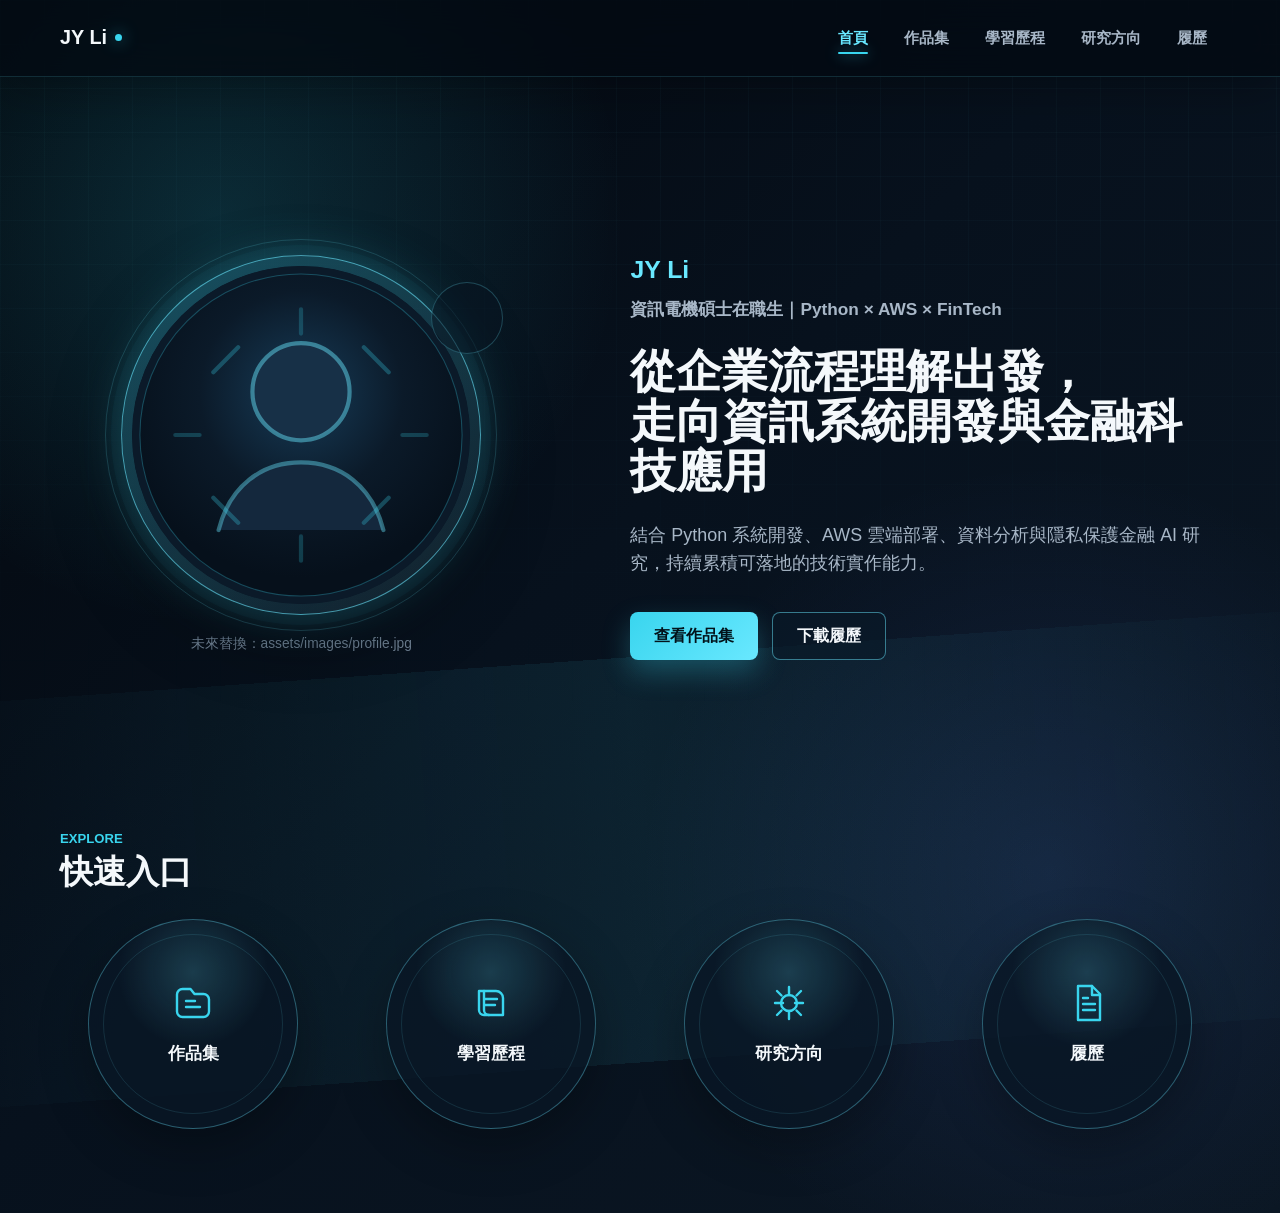
==== index.html @ 3b58fb78 "建立個人作品集網站初版，完成首頁與第一個作品頁面" ====
<!DOCTYPE html>
<html lang="zh-Hant">
<head>
  <meta charset="UTF-8">
  <meta name="viewport" content="width=device-width, initial-scale=1.0">
  <meta name="description" content="JY Li 個人作品集網站首頁，展示資訊系統開發、AWS 雲端部署、資料分析與金融科技應用方向。">
  <title>JY Li | 個人作品集</title>
  <link rel="stylesheet" href="css/style.css">
  <link rel="stylesheet" href="css/home.css">
  <link rel="stylesheet" href="css/responsive.css">
</head>
<body>
  <header class="site-header">
    <nav class="navbar" aria-label="主要導覽">
      <a class="brand" href="index.html" aria-label="JY Li 首頁">JY Li</a>

      <button class="menu-toggle" type="button" aria-label="開啟導覽選單" aria-controls="primary-menu" aria-expanded="false">
        <span></span>
        <span></span>
        <span></span>
      </button>

      <ul class="nav-menu" id="primary-menu">
        <li><a class="nav-link active" href="index.html" aria-current="page">首頁</a></li>
        <li><a class="nav-link" href="projects.html">作品集</a></li>
        <li><a class="nav-link" href="learning-journey.html">學習歷程</a></li>
        <li><a class="nav-link" href="research.html">研究方向</a></li>
        <li><a class="nav-link" href="resume.html">履歷</a></li>
      </ul>
    </nav>
  </header>

  <main>
    <section class="hero-section" aria-labelledby="hero-title">
      <div class="hero-visual" aria-label="個人照片預留區">
        <div class="profile-frame">
          <img src="assets/images/profile-placeholder.svg" alt="JY Li 個人照片預留圖，未來可替換為 assets/images/profile.jpg">
        </div>
        <p class="photo-note">未來替換：assets/images/profile.jpg</p>
      </div>

      <div class="hero-content">
        <p class="eyebrow">JY Li</p>
        <p class="role">資訊電機碩士在職生｜Python × AWS × FinTech</p>
        <h1 id="hero-title">
          <span class="headline-line">從企業流程理解出發，</span>
          <span class="headline-line">走向資訊系統開發與金融科技應用</span>
        </h1>
        <p class="hero-description">結合 Python 系統開發、AWS 雲端部署、資料分析與隱私保護金融 AI 研究，持續累積可落地的技術實作能力。</p>
        <div class="hero-actions" aria-label="首頁主要操作">
          <a class="button button-primary" href="projects.html">查看作品集</a>
          <a class="button button-secondary" href="resume.html">下載履歷</a>
        </div>
      </div>
    </section>

    <section class="quick-links-section" aria-labelledby="quick-links-title">
      <div class="section-heading">
        <p class="section-kicker">Explore</p>
        <h2 id="quick-links-title">快速入口</h2>
      </div>

      <div class="quick-links-grid">
        <a class="circle-link" href="projects.html" aria-label="前往作品集">
          <svg class="circle-icon" viewBox="0 0 48 48" aria-hidden="true">
            <path d="M8 15.5C8 12.5 10.5 10 13.5 10h8l4 5h9c3 0 5.5 2.5 5.5 5.5v12c0 3-2.5 5.5-5.5 5.5h-21C10.5 38 8 35.5 8 32.5v-17Z"/>
            <path d="M17 28h14M17 22h9"/>
          </svg>
          <span>作品集</span>
        </a>

        <a class="circle-link" href="learning-journey.html" aria-label="前往學習歷程">
          <svg class="circle-icon" viewBox="0 0 48 48" aria-hidden="true">
            <path d="M12 12h17a7 7 0 0 1 7 7v17H17a5 5 0 0 1-5-5V12Z"/>
            <path d="M17 12v19a5 5 0 0 0 5 5M18 20h12M18 26h10"/>
          </svg>
          <span>學習歷程</span>
        </a>

        <a class="circle-link" href="research.html" aria-label="前往研究方向">
          <svg class="circle-icon" viewBox="0 0 48 48" aria-hidden="true">
            <path d="M24 8v8M24 32v8M10 24h8M30 24h8"/>
            <circle cx="24" cy="24" r="8"/>
            <path d="M16.5 16.5 12 12M31.5 16.5 36 12M16.5 31.5 12 36M31.5 31.5 36 36"/>
          </svg>
          <span>研究方向</span>
        </a>

        <a class="circle-link" href="resume.html" aria-label="前往履歷">
          <svg class="circle-icon" viewBox="0 0 48 48" aria-hidden="true">
            <path d="M15 7h14l8 8v26H15V7Z"/>
            <path d="M29 7v9h8M20 25h12M20 31h12M20 19h5"/>
          </svg>
          <span>履歷</span>
        </a>
      </div>
    </section>
  </main>

  <script src="js/main.js"></script>
</body>
</html>
---- css/style.css ----
:root {
  --color-bg: #07111d;
  --color-bg-deep: #03070d;
  --color-surface: rgba(12, 27, 43, 0.72);
  --color-surface-strong: rgba(17, 35, 54, 0.92);
  --color-text: #f4f8fb;
  --color-muted: #a8b7c7;
  --color-soft: #6d7f91;
  --color-accent: #39d5ee;
  --color-accent-strong: #69e8ff;
  --color-line: rgba(95, 232, 255, 0.22);
  --shadow-glow: 0 0 26px rgba(57, 213, 238, 0.24);
  --shadow-soft: 0 24px 70px rgba(0, 0, 0, 0.35);
  --max-width: 1160px;
  --header-height: 76px;
  --font-sans: "Segoe UI", "Noto Sans TC", "Microsoft JhengHei", Arial, sans-serif;
}

* {
  box-sizing: border-box;
}

html {
  scroll-behavior: smooth;
}

body {
  min-height: 100vh;
  margin: 0;
  color: var(--color-text);
  font-family: var(--font-sans);
  line-height: 1.6;
  background:
    radial-gradient(circle at 17% 18%, rgba(45, 213, 238, 0.16), transparent 28%),
    radial-gradient(circle at 82% 72%, rgba(95, 132, 255, 0.12), transparent 30%),
    linear-gradient(135deg, var(--color-bg-deep) 0%, var(--color-bg) 46%, #0b1724 100%);
  overflow-x: hidden;
}

body::before {
  content: "";
  position: fixed;
  inset: 0;
  z-index: -2;
  background-image:
    linear-gradient(rgba(96, 194, 213, 0.055) 1px, transparent 1px),
    linear-gradient(90deg, rgba(96, 194, 213, 0.055) 1px, transparent 1px);
  background-size: 44px 44px;
  mask-image: linear-gradient(to bottom, rgba(0, 0, 0, 0.75), transparent 82%);
}

body::after {
  content: "";
  position: fixed;
  inset: auto -10% -18% -10%;
  z-index: -1;
  height: 45vh;
  background: linear-gradient(90deg, transparent, rgba(57, 213, 238, 0.08), transparent);
  transform: rotate(-4deg);
}

a {
  color: inherit;
  text-decoration: none;
}

img {
  display: block;
  max-width: 100%;
}

.site-header {
  position: fixed;
  top: 0;
  right: 0;
  left: 0;
  z-index: 50;
  background: rgba(4, 10, 18, 0.74);
  border-bottom: 1px solid rgba(90, 216, 236, 0.16);
  backdrop-filter: blur(18px);
  box-shadow: 0 14px 45px rgba(0, 0, 0, 0.26);
}

.navbar {
  width: min(100% - 40px, var(--max-width));
  min-height: var(--header-height);
  margin: 0 auto;
  display: flex;
  align-items: center;
  justify-content: space-between;
  gap: 28px;
}

.brand {
  font-size: 1.24rem;
  font-weight: 800;
  letter-spacing: 0;
  color: var(--color-text);
}

.brand::after {
  content: "";
  display: inline-block;
  width: 7px;
  height: 7px;
  margin-left: 8px;
  border-radius: 50%;
  background: var(--color-accent);
  box-shadow: 0 0 16px rgba(57, 213, 238, 0.72);
  vertical-align: 10%;
}

.nav-menu {
  display: flex;
  align-items: center;
  gap: 10px;
  padding: 0;
  margin: 0;
  list-style: none;
}

.nav-link {
  position: relative;
  display: inline-flex;
  align-items: center;
  min-height: 42px;
  padding: 0 13px;
  color: var(--color-muted);
  font-size: 0.96rem;
  font-weight: 600;
  transition: color 180ms ease;
}

.nav-link::after {
  content: "";
  position: absolute;
  right: 13px;
  bottom: 5px;
  left: 13px;
  height: 2px;
  border-radius: 999px;
  background: var(--color-accent);
  box-shadow: 0 0 14px rgba(57, 213, 238, 0.8);
  transform: scaleX(0);
  transform-origin: center;
  transition: transform 180ms ease;
}

.nav-link:hover,
.nav-link:focus-visible,
.nav-link.active {
  color: var(--color-accent-strong);
}

.nav-link:hover::after,
.nav-link:focus-visible::after,
.nav-link.active::after {
  transform: scaleX(1);
}

.menu-toggle {
  display: none;
  width: 44px;
  height: 44px;
  padding: 0;
  border: 1px solid var(--color-line);
  border-radius: 8px;
  background: rgba(8, 21, 34, 0.78);
  cursor: pointer;
}

.menu-toggle span {
  display: block;
  width: 19px;
  height: 2px;
  margin: 5px auto;
  border-radius: 999px;
  background: var(--color-text);
  transition: transform 180ms ease, opacity 180ms ease, background 180ms ease;
}

.menu-toggle:hover span,
.menu-toggle:focus-visible span {
  background: var(--color-accent-strong);
}

.menu-toggle.is-open span:nth-child(1) {
  transform: translateY(7px) rotate(45deg);
}

.menu-toggle.is-open span:nth-child(2) {
  opacity: 0;
}

.menu-toggle.is-open span:nth-child(3) {
  transform: translateY(-7px) rotate(-45deg);
}

.button {
  display: inline-flex;
  align-items: center;
  justify-content: center;
  min-height: 48px;
  padding: 0 24px;
  border-radius: 8px;
  font-weight: 800;
  transition: transform 180ms ease, border-color 180ms ease, background 180ms ease, box-shadow 180ms ease;
}

.button:hover,
.button:focus-visible {
  transform: translateY(-3px);
}

.button-primary {
  color: #02131b;
  background: linear-gradient(135deg, var(--color-accent), var(--color-accent-strong));
  box-shadow: 0 12px 28px rgba(57, 213, 238, 0.28);
}

.button-primary:hover,
.button-primary:focus-visible {
  box-shadow: 0 16px 34px rgba(57, 213, 238, 0.38);
}

.button-secondary {
  color: var(--color-text);
  border: 1px solid rgba(105, 232, 255, 0.48);
  background: rgba(10, 26, 40, 0.68);
}

.button-secondary:hover,
.button-secondary:focus-visible {
  border-color: var(--color-accent-strong);
  background: rgba(57, 213, 238, 0.12);
  box-shadow: var(--shadow-glow);
}

main {
  width: min(100% - 40px, var(--max-width));
  margin: 0 auto;
  padding-top: var(--header-height);
}
---- css/home.css ----
.hero-section {
  min-height: calc(100vh - var(--header-height) - 96px);
  display: grid;
  grid-template-columns: 0.9fr 1.1fr;
  align-items: center;
  gap: clamp(42px, 7vw, 88px);
  padding: 86px 0 56px;
}

.hero-visual {
  display: grid;
  justify-items: center;
  gap: 18px;
}

.profile-frame {
  position: relative;
  width: min(360px, 78vw);
  aspect-ratio: 1;
  padding: 10px;
  border: 1px solid rgba(105, 232, 255, 0.58);
  border-radius: 50%;
  background:
    linear-gradient(145deg, rgba(57, 213, 238, 0.28), rgba(255, 255, 255, 0.04)),
    rgba(10, 26, 40, 0.66);
  box-shadow:
    0 0 0 10px rgba(57, 213, 238, 0.035),
    0 0 44px rgba(57, 213, 238, 0.26),
    var(--shadow-soft);
}

.profile-frame::before,
.profile-frame::after {
  content: "";
  position: absolute;
  inset: -17px;
  border-radius: 50%;
  border: 1px solid rgba(105, 232, 255, 0.16);
}

.profile-frame::after {
  inset: 26px -23px auto auto;
  width: 70px;
  height: 70px;
  border-color: rgba(105, 232, 255, 0.24);
  background: rgba(8, 21, 34, 0.55);
}

.profile-frame img {
  width: 100%;
  height: 100%;
  border-radius: 50%;
  object-fit: cover;
  background: #0b1a29;
}

.photo-note {
  margin: 0;
  color: var(--color-soft);
  font-size: 0.86rem;
}

.hero-content {
  max-width: 680px;
}

.eyebrow {
  margin: 0;
  color: var(--color-accent-strong);
  font-size: clamp(1.22rem, 2vw, 1.55rem);
  font-weight: 800;
}

.role {
  margin: 6px 0 24px;
  color: var(--color-muted);
  font-size: clamp(0.98rem, 1.5vw, 1.08rem);
  font-weight: 600;
}

.hero-content h1 {
  margin: 0;
  max-width: 680px;
  color: var(--color-text);
  font-size: clamp(2.25rem, 3.6vw, 3.55rem);
  line-height: 1.08;
  letter-spacing: 0;
}

.headline-line {
  display: block;
}

.headline-line:first-child {
  white-space: nowrap;
}

.hero-description {
  max-width: 620px;
  margin: 24px 0 0;
  color: var(--color-muted);
  font-size: clamp(1rem, 1.45vw, 1.12rem);
}

.hero-actions {
  display: flex;
  flex-wrap: wrap;
  gap: 14px;
  margin-top: 34px;
}

.quick-links-section {
  padding: 24px 0 84px;
}

.section-heading {
  margin-bottom: 26px;
}

.section-kicker {
  margin: 0 0 2px;
  color: var(--color-accent);
  font-size: 0.82rem;
  font-weight: 800;
  text-transform: uppercase;
}

.section-heading h2 {
  margin: 0;
  font-size: clamp(1.42rem, 2.6vw, 2.1rem);
  line-height: 1.25;
  letter-spacing: 0;
}

.quick-links-grid {
  display: grid;
  grid-template-columns: repeat(4, minmax(0, 1fr));
  gap: clamp(18px, 3vw, 32px);
}

.circle-link {
  position: relative;
  display: grid;
  place-items: center;
  align-content: center;
  gap: 14px;
  width: min(100%, 210px);
  aspect-ratio: 1;
  margin: 0 auto;
  border: 1px solid rgba(105, 232, 255, 0.34);
  border-radius: 50%;
  color: var(--color-text);
  background:
    radial-gradient(circle at 50% 25%, rgba(105, 232, 255, 0.18), transparent 40%),
    rgba(9, 23, 37, 0.82);
  box-shadow: 0 18px 50px rgba(0, 0, 0, 0.28);
  transition: transform 180ms ease, border-color 180ms ease, box-shadow 180ms ease, background 180ms ease;
}

.circle-link::before {
  content: "";
  position: absolute;
  inset: 14px;
  border: 1px solid rgba(105, 232, 255, 0.12);
  border-radius: 50%;
}

.circle-link:hover,
.circle-link:focus-visible {
  transform: translateY(-5px) scale(1.035);
  border-color: rgba(105, 232, 255, 0.84);
  background:
    radial-gradient(circle at 50% 28%, rgba(105, 232, 255, 0.24), transparent 43%),
    rgba(12, 30, 48, 0.94);
  box-shadow: 0 0 34px rgba(57, 213, 238, 0.24), 0 20px 52px rgba(0, 0, 0, 0.34);
}

.circle-icon {
  width: 48px;
  height: 48px;
  fill: none;
  stroke: var(--color-accent);
  stroke-width: 2.4;
  stroke-linecap: round;
  stroke-linejoin: round;
  transition: stroke 180ms ease, filter 180ms ease;
}

.circle-link span {
  position: relative;
  z-index: 1;
  font-size: 1.04rem;
  font-weight: 800;
}

.circle-link:hover .circle-icon,
.circle-link:focus-visible .circle-icon {
  stroke: var(--color-accent-strong);
  filter: drop-shadow(0 0 12px rgba(105, 232, 255, 0.56));
}
---- css/responsive.css ----
@media (max-width: 980px) {
  :root {
    --header-height: 70px;
  }

  .navbar,
  main {
    width: min(100% - 32px, var(--max-width));
  }

  .hero-section {
    grid-template-columns: 0.82fr 1.18fr;
    gap: 34px;
    padding-top: 70px;
  }

  .profile-frame {
    width: min(300px, 38vw);
  }

  .quick-links-grid {
    grid-template-columns: repeat(2, minmax(0, 1fr));
    max-width: 560px;
    margin: 0 auto;
  }
}

@media (max-width: 760px) {
  .menu-toggle {
    display: inline-block;
  }

  .nav-menu {
    position: absolute;
    top: calc(100% + 1px);
    right: 16px;
    left: 16px;
    display: grid;
    gap: 4px;
    padding: 14px;
    border: 1px solid rgba(105, 232, 255, 0.2);
    border-radius: 8px;
    background: rgba(5, 13, 23, 0.96);
    box-shadow: 0 24px 60px rgba(0, 0, 0, 0.34);
    backdrop-filter: blur(18px);
    transform: translateY(-10px);
    opacity: 0;
    pointer-events: none;
    transition: transform 180ms ease, opacity 180ms ease;
  }

  .nav-menu.is-open {
    transform: translateY(0);
    opacity: 1;
    pointer-events: auto;
  }

  .nav-link {
    width: 100%;
    justify-content: center;
    min-height: 48px;
  }

  .hero-section {
    min-height: auto;
    grid-template-columns: 1fr;
    gap: 36px;
    padding: 54px 0 46px;
    text-align: center;
  }

  .hero-content {
    margin: 0 auto;
  }

  .hero-content h1 {
    max-width: none;
    font-size: clamp(2rem, 11vw, 3.1rem);
  }

  .headline-line {
    white-space: normal;
  }

  .hero-description {
    margin-right: auto;
    margin-left: auto;
  }

  .hero-actions {
    justify-content: center;
  }

  .profile-frame {
    width: min(286px, 72vw);
  }

  .photo-note {
    font-size: 0.8rem;
  }

  .quick-links-section {
    padding-bottom: 58px;
  }

  .section-heading {
    text-align: center;
  }
}

@media (max-width: 520px) {
  .navbar,
  main {
    width: min(100% - 24px, var(--max-width));
  }

  .brand {
    font-size: 1.12rem;
  }

  .hero-section {
    padding-top: 42px;
  }

  .role {
    margin-bottom: 18px;
  }

  .hero-actions {
    display: grid;
    grid-template-columns: 1fr;
  }

  .button {
    width: 100%;
  }

  .quick-links-grid {
    grid-template-columns: repeat(2, minmax(130px, 1fr));
    gap: 14px;
  }

  .circle-link {
    width: min(100%, 158px);
  }

  .circle-icon {
    width: 38px;
    height: 38px;
  }

  .circle-link span {
    font-size: 0.94rem;
  }
}

@media (max-width: 360px) {
  .quick-links-grid {
    grid-template-columns: 1fr;
  }
}
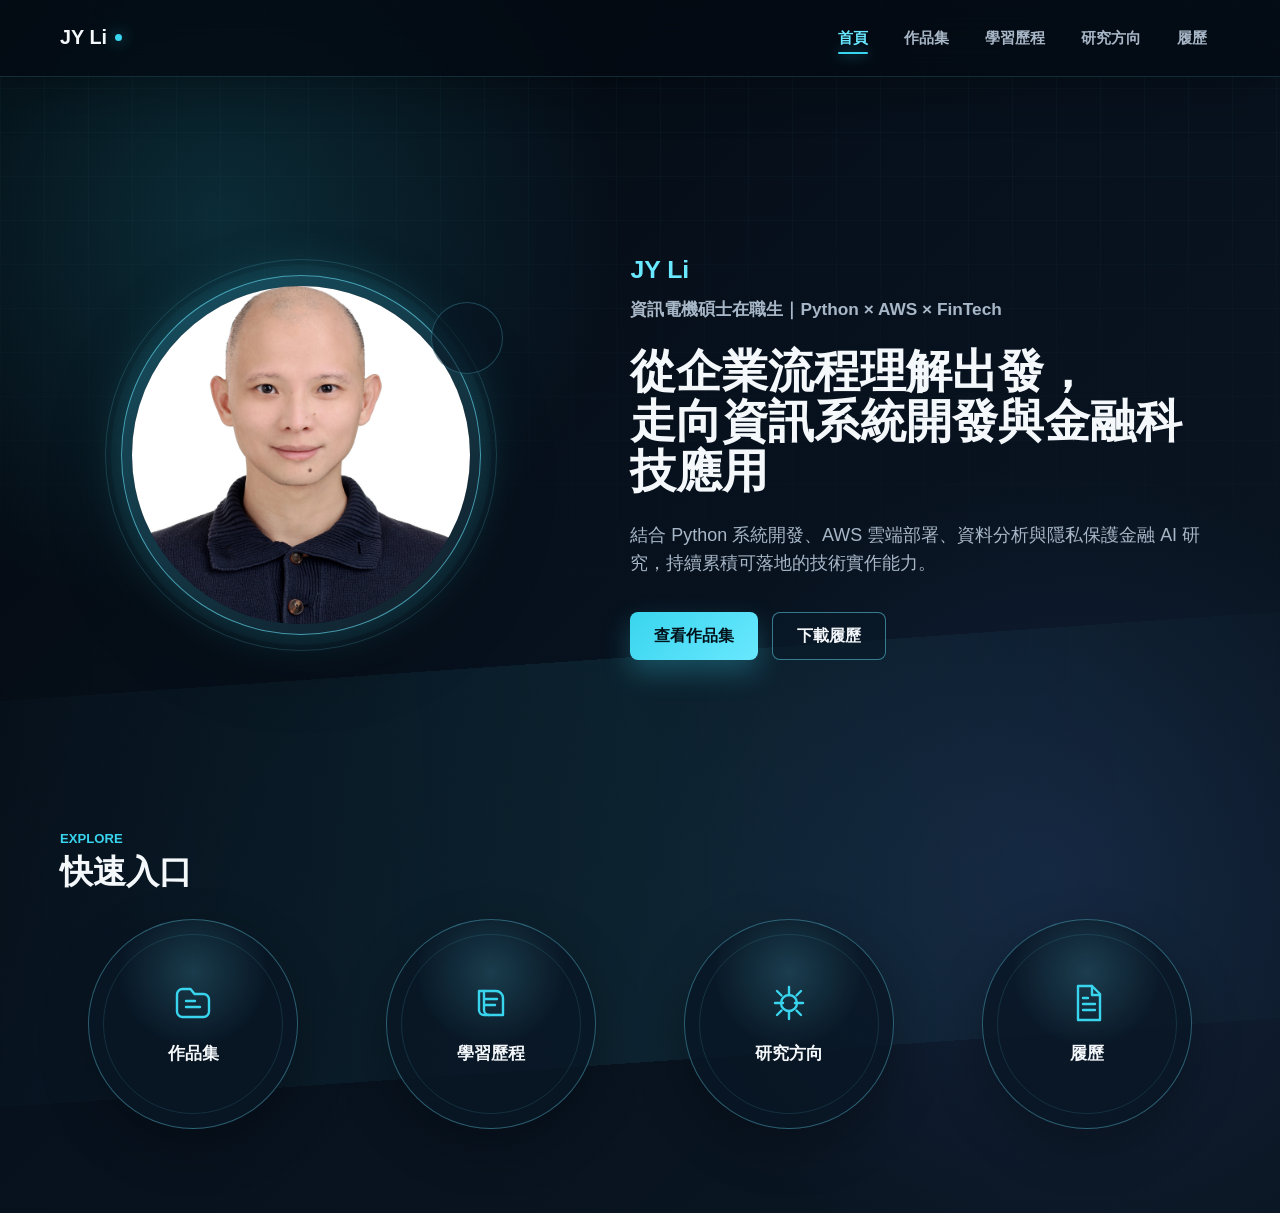
==== commit fa418912: "add photo" ====
--- a/index.html
+++ b/index.html
@@ -32,11 +32,10 @@
 
   <main>
     <section class="hero-section" aria-labelledby="hero-title">
-      <div class="hero-visual" aria-label="個人照片預留區">
+      <div class="hero-visual" aria-label="個人照片">
         <div class="profile-frame">
-          <img src="assets/images/profile-placeholder.svg" alt="JY Li 個人照片預留圖，未來可替換為 assets/images/profile.jpg">
+          <img src="assets/images/profile.jpg" alt="JY Li 個人照片">
         </div>
-        <p class="photo-note">未來替換：assets/images/profile.jpg</p>
       </div>
 
       <div class="hero-content">
--- a/css/home.css
+++ b/css/home.css
@@ -51,6 +51,7 @@
   height: 100%;
   border-radius: 50%;
   object-fit: cover;
+  object-position: center 38%;
   background: #0b1a29;
 }
 
